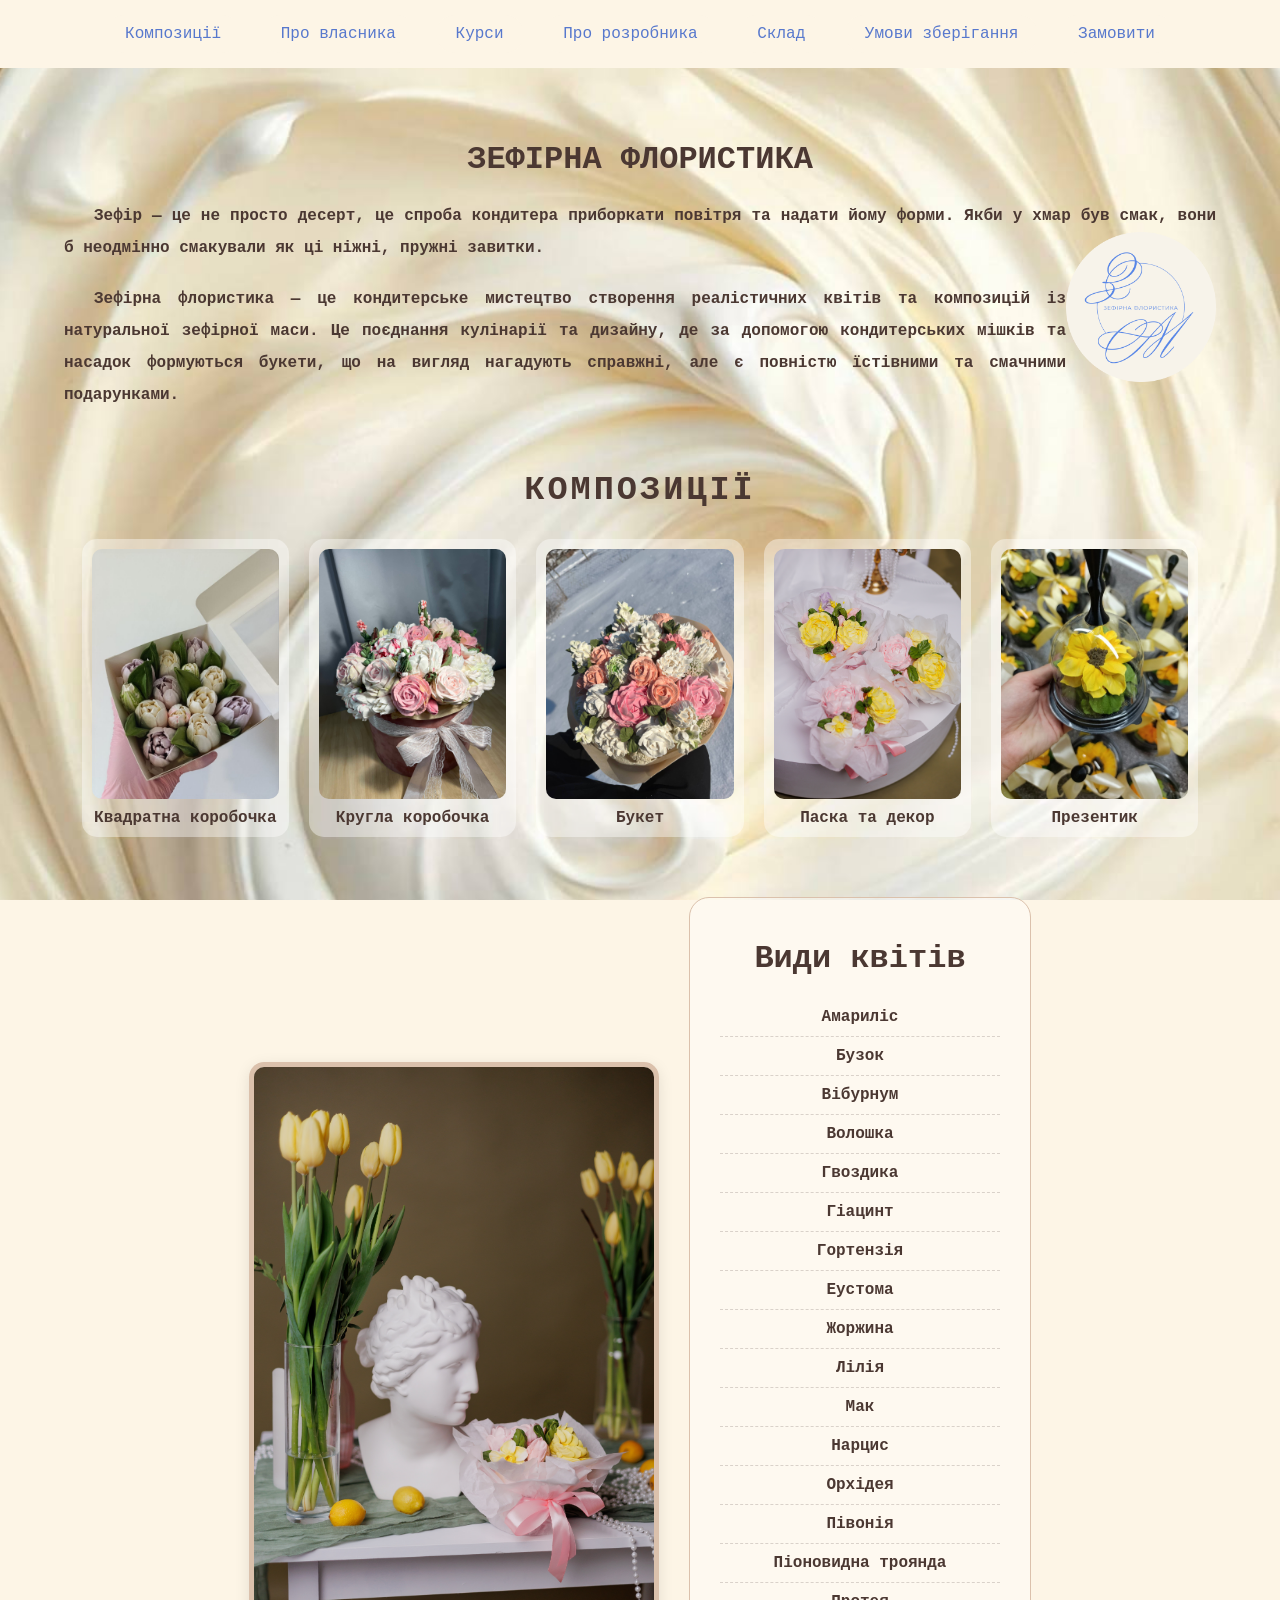
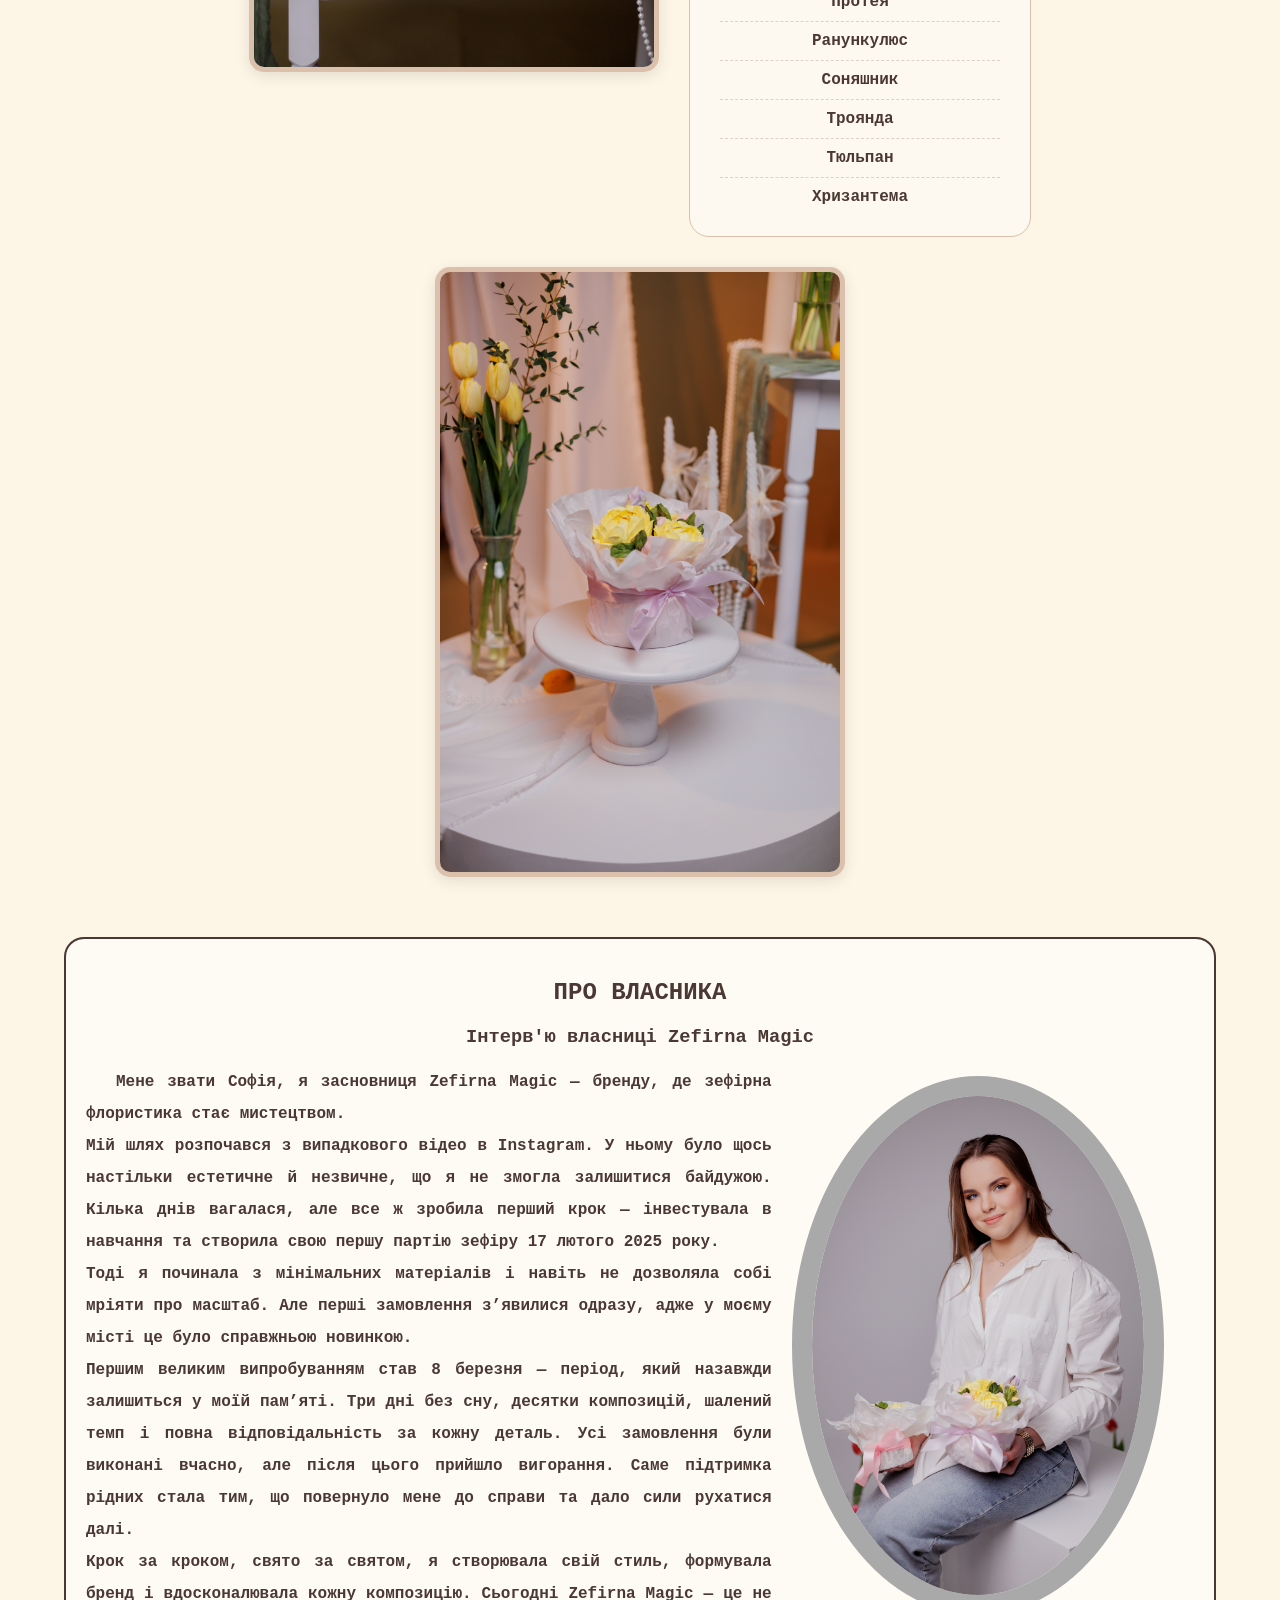
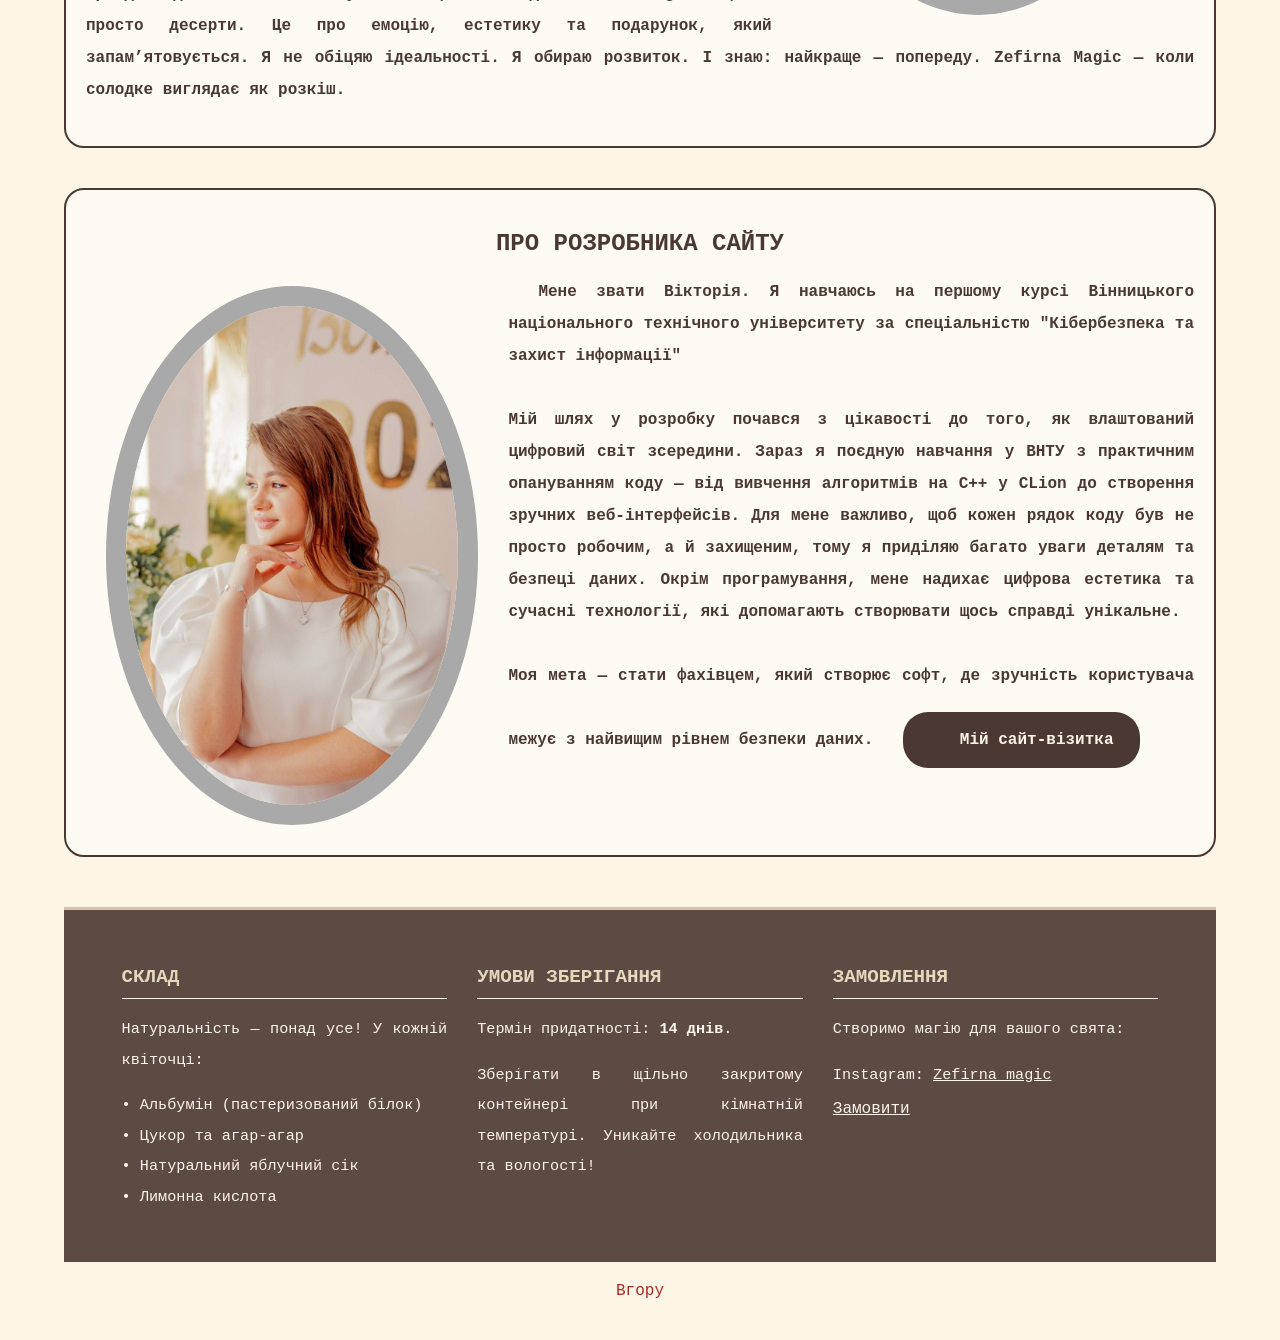
==== index.html @ 5d56908b "Add files via upload" ====
<!DOCTYPE html>
<html lang="en">

<head>
    <meta charset="UTF-8">
    <meta name="viewport" content="width=device-width, initial-scale=1.0">
    <title>Zefirna_magic</title>
    <link rel="stylesheet" href="style.css">
    <style>
        img:hover {
            transform: scale(1.2);
            transition: 0.3s;
        } 
    </style>
</head>

<body text="#4B3832" style="background: #FDF5E6 url('фон3.1.png') no-repeat fixed right bottom;background-size: cover; 
font-family: 'Courier New', Courier, monospace; margin:0 5% 0 5%; padding-top: 120px;">
    <a name="begin"></a>

    <h1> ЗЕФІРНА ФЛОРИСТИКА </h1>

    <nav class="navbar">
        <a href="#part4">Композиції</a>
        <a href="#part3">Про власника</a>
        <a href="#part7">Курси</a>
        <a href="#part5">Про розробника</a>
        <a href="#part1">Склад</a>
        <a href="#part2">Умови зберігання</a>
        <a href="#part6">Замовити</a>
    </nav>
    </p>
    <p>
        Зефір — це не просто десерт, це спроба кондитера приборкати повітря та надати йому форми. Якби у хмар був смак,
        вони б неодмінно смакували як ці ніжні, пружні завитки.
        <img src="наліпка 2 (2).png" style="float: right;" widht="130" height="150">
    </p>
    <p>
        Зефірна флористика — це кондитерське мистецтво створення
        реалістичних квітів та композицій із натуральної зефірної маси.
        Це поєднання кулінарії та дизайну, де за допомогою кондитерських мішків
        та насадок формуються букети, що на вигляд нагадують справжні,
        але є повністю їстівними та смачними подарунками.

    </p>
   

    <a name="part4"></a>
    <div class="compositions-section">
        <h2 class="section-title">КОМПОЗИЦІЇ</h2>
        <div class="products-container">
            <div class="product-card">
                <img src="photo_2026-04-09_13-23-08.jpg">
                <span>Квадратна коробочка</span>
            </div>

            <div class="product-card">
                <img src="photo_2025-12-17_17-38-03.jpg">
                <span>Кругла коробочка</span>
            </div>

            <div class="product-card">
                <img src="photo_2026-01-19_12-01-48.jpg">
                <span>Букет</span>
            </div>

            <div class="product-card">
                <img src="2GAR2842.jpg">
                <span>Паска та декор</span>
            </div>

            <div class="product-card">
                <img src="photo_2026-04-09_13-25-07.jpg">
                <span>Презентик</span>
            </div>
        </div>
        <div class="flowers-section">
            <img src="2GAR2986.jpg" class="side-flower-img" alt="Зефірна композиція">
            <div class="flowers-container">
                <h1>Види квітів</h1>
                <UL class="flowers-list">
                    <LI>Амариліс</LI>
                    <LI>Бузок</LI>
                    <LI>Вібурнум</LI>
                    <LI>Волошка</LI>
                    <LI>Гвоздика</LI>
                    <LI>Гіацинт</LI>
                    <LI>Гортензія</LI>
                    <LI>Еустома</LI>
                    <LI>Жоржина</LI>
                    <LI>Лілія</LI>
                    <LI>Мак</LI>
                    <LI>Нарцис</LI>
                    <LI>Орхідея</LI>
                    <LI>Півонія</LI>
                    <LI>Піоновидна троянда</LI>
                    <LI>Протея</LI>
                    <LI>Ранункулюс</LI>
                    <LI>Соняшник</LI>
                    <LI>Троянда </LI>
                    <LI>Тюльпан</LI>
                    <LI>Хризантема</LI>
                </UL>
            </div>
            <img src="2GAR2822.jpg" class="side-flower-img" alt="Зефірна композиція">
        </div>
        </p>

         <a name="part3"></a>
    <div class="owner-block">
        <h2> ПРО ВЛАСНИКА </h2>
        <h3>Інтерв'ю власниці Zefirna Magic</h3>
        <p>
            <img src="2GAR2988.jpg" class="owner-img"
                style="float: right; border-radius: 50%; border-width: 20px; border-color: darkgrey; 
                    border-style: solid; margin-right: 30px; margin-bottom: 10px;"
                    width="400" height="500" ;>

            Мене звати Софія, я засновниця Zefirna Magic — бренду, де зефірна флористика стає мистецтвом.<br>
            Мій шлях розпочався з випадкового відео в Instagram. У ньому було щось настільки естетичне й незвичне, що я
            не
            змогла залишитися байдужою. Кілька днів вагалася, але все ж зробила перший крок — інвестувала в навчання та
            створила свою першу партію зефіру 17 лютого 2025 року.<br>
            Тоді я починала з мінімальних матеріалів і навіть не дозволяла собі мріяти про масштаб. Але перші замовлення
            з’явилися одразу, адже у моєму місті це було справжньою новинкою.<br>
            Першим великим випробуванням став 8 березня — період, який назавжди залишиться у моїй пам’яті. Три дні без
            сну,
            десятки композицій, шалений темп і повна відповідальність за кожну деталь. Усі замовлення були виконані
            вчасно,
            але після цього прийшло вигорання. Саме підтримка рідних стала тим, що повернуло мене до справи та дало сили
            рухатися далі.<br>
            Крок за кроком, свято за святом, я створювала свій стиль, формувала бренд і вдосконалювала кожну композицію.
            Сьогодні Zefirna Magic — це не просто десерти. Це про емоцію, естетику та подарунок, який запам’ятовується.
            Я не обіцяю ідеальності. Я обираю розвиток.
            І знаю: найкраще — попереду.
            Zefirna Magic — коли солодке виглядає як розкіш.
        </p>
    </div>

    <a name="part7"></a>
    <div class="">
        
    </div>

        <a name="part5"></a>
        <div class="owner-block">
            <h2> ПРО РОЗРОБНИКА САЙТУ </h2>
            <p>
                <img src="розробник2.jpg" class="owner-img"
                    style="float: left; border-radius: 50%; border-width: 20px; border-color: darkgrey; 
                    border-style: solid; margin-right: 30px; margin-bottom: 10px;"
                    width="400" height="500" ;>

                Мене звати Вікторія. Я навчаюсь на першому курсі Вінницького національного технічного університету за
                спеціальністю "Кібербезпека та захист інформації"<br><br>
                Мій шлях у розробку почався з цікавості до того, як влаштований цифровий світ зсередини. Зараз я поєдную
                навчання у ВНТУ з практичним опануванням коду — від вивчення алгоритмів на C++ у CLion до створення
                зручних
                веб-інтерфейсів. Для мене важливо, щоб кожен рядок коду був не просто робочим, а й захищеним, тому я
                приділяю багато уваги деталям та безпеці даних. Окрім програмування, мене надихає цифрова естетика та
                сучасні технології, які допомагають створювати щось справді унікальне.<br><br>
                Моя мета — стати фахівцем, який створює софт, де зручність користувача межує з найвищим рівнем безпеки
                даних.
                <a href="https://ostv.carrd.co/" class="visit-card-btn" target="_blank"> Мій сайт-візитка </a>
            </p>
        </div>
        <footer class="site-footer">
            <div class="footer-section">
                <a name="part1"></a>
                <h2>СКЛАД</h2>
                <p>Натуральність — понад усе! У кожній квіточці:</p>
                <p>• Альбумін (пастеризований білок)<br>
                    • Цукор та агар-агар<br>
                    • Натуральний яблучний сік<br>
                    • Лимонна кислота</p>
            </div>

            <div class="footer-section">
                <a name="part2"></a>
                <h2>УМОВИ ЗБЕРІГАННЯ</h2>
                <p>Термін придатності: <b>14 днів</b>.</p>
                <p>Зберігати в щільно закритому контейнері при кімнатній температурі. Уникайте холодильника та
                    вологості!</p>
            </div>

            <div class="footer-section">
                <a name="part6"></a>
                <h2>ЗАМОВЛЕННЯ</h2>
                <p>Створимо магію для вашого свята:</p>
                <p>Instagram: <a href="https://www.instagram.com/zefirna_magic?igsh=bmZ0NTB0emZoOGJs"
                        target="_blank">Zefirna_magic</a></p>
                        
                        <a href="order.html">Замовити</a>
                <p style="font-size: 0.8em; margin-top: 20px;"></p>
            </div>
        </footer>

        <a href="#begin" style="display: block; text-align: center; margin: 20px 0; color: brown;">Вгору </a>


</body>

</html>
---- style.css ----
.flowers {
    text-align: center;
}

.flowers img {
    border-radius: 10px;
    width: 200px;
    height: 250px;
    margin: 10px;
}

a {
    font-family: 'Courier New', Courier, monospace;
    text-decoration: none;
    color: brown;
}

p {
    line-height: 2;
    text-indent: 30px;
    margin-bottom: 1.2em;
    font-weight: bold;
    text-align: justify;
}

h1,
h2,
h3 {
    text-align: center;
}

.navbar {
    position: fixed;
    top: 0;
    left: 0;
    width: 100%;
    background-color: #FDF5E6;
    padding: 15px 0;
    text-align: center;
    z-index: 1000;
}

.navbar a {
    display: inline-block;
    padding: 10px 20px;
    margin: 0 5px;
    background-color: #FDF5E6;
    color: rgb(87, 120, 205);
    border-radius: 25px;
    transition: 0.3s;
    font-weight: normal;
}

.navbar a:hover {
    background-color: #4B3832;
    color: #FDF5E6;
    transform: scale(1.05);
}

.owner-block {
    background-color: rgba(255, 255, 255, 0.6);
    padding: 20px;
    border-radius: 20px;
    border: 2px solid #4B3832;
    margin: 40px 0;
    display: flow-root;
}

.owner-img {
    float: right;
    width: 30%;
    min-width: 200px;
    max-width: 400px;
    height: auto;
    border-radius: 50%;
    border: 10px solid #dbc1ac;
    margin: 10px 0 20px 20px;
}



.products-container {
    display: flex;
    flex-wrap: wrap;
    justify-content: center;
    gap: 20px;
    margin-top: 20px;
}

.product-card {
    background-color: rgba(255, 255, 255, 0.4);
    border-radius: 15px;
    padding: 10px;
    text-align: center;
    width: 18%;
    min-width: 180px;
    box-sizing: border-box;
}

.product-card img {
    width: 100%;
    height: 250px;
    object-fit: cover;
    border-radius: 10px;
    display: block;
}

.product-card span {
    display: block;
    margin-top: 10px;
    font-weight: bold;
    font-family: 'Courier New', Courier, monospace;
}

.site-footer {
    background-color: rgba(75, 56, 50, 0.9);
    color: #FDF5E6;
    padding: 40px 5%;
    margin-top: 50px;
    border-top: 3px solid #dbc1ac;
    display: flex;
    flex-wrap: wrap;
    justify-content: space-between;
    gap: 30px;
}

.footer-section {
    flex: 1;
    min-width: 280px;
}

.footer-section h2 {
    text-align: left;
    color: #e3dabd;
    border-bottom: 1px solid #FDF5E6;
    padding-bottom: 10px;
    margin-bottom: 15px;
    font-size: 1.2em;
}

.footer-section p {
    text-indent: 0;
    margin-bottom: 10px;
    font-weight: normal;
    font-size: 0.95em;
}

.footer-section a {
    color: #FDF5E6;
    text-decoration: underline;
}

.compositions-section {
    margin-top: 60px;
    margin-bottom: 40px;
}

.section-title {
    font-size: 2.1em;
    color: #4B3832;
    text-transform: uppercase;
    letter-spacing: 3px;
    margin-bottom: 30px;
    position: relative;
    display: block;
    text-align: center;
}

.flowers-section {
    display: flex;
    flex-wrap: wrap;
    align-items: center;
    justify-content: center;
    gap: 30px;
    margin: 60px 0;
    width: 100%;
}

.side-flower-img {
    width: 400px;
    height: 600px;
    object-fit: cover;
    border-radius: 15px;
    box-shadow: 0 4px 15px rgba(0, 0, 0, 0.1);
    border: 5px solid #dbc1ac;
}

.flowers-container {
    background-color: rgba(255, 255, 255, 0.4);
    padding: 20px 30px;
    border-radius: 20px;
    border: 1px solid #dbc1ac;
    min-width: 280px;
    text-align: center;
}

.flowers-list {
    list-style: none;
    margin: 0;
    padding: 0;
}

.flowers-list li {
    padding: 10px 0;
    font-weight: bold;
    border-bottom: 1px dashed rgba(75, 56, 50, 0.2);
}

.flowers-list li:last-child {
    border-bottom: none;
}

.visit-card-btn {
    display: inline-block;
    margin: 20px;
    padding: 10px 25px;
    background-color: #4B3832;
    color: #FDF5E6;
    border-radius: 25px;
    font-weight: bold;
    transition: 0.3s;
    border: 2px solid transparent;
}

.visit-card-btn:hover {
    background-color: transparent;
    color: #4B3832;
    border-color: #4B3832;
    transform: translateY(-3px);
}

@media screen and (max-width: 992px) {

    .navbar {
        padding: 5px 0;
    }

    .owner-img {
        float: none;
        display: block;
        margin: 0 auto 20px auto;
        width: 80%;
    }

    .owner-block p {
        text-indent: 0;
        text-align: center;
    }

    .product-card {
        width: 45%;
    }

    .side-flower-img {
        width: 80%;
        height: auto;
        max-width: 300px;
    }

}
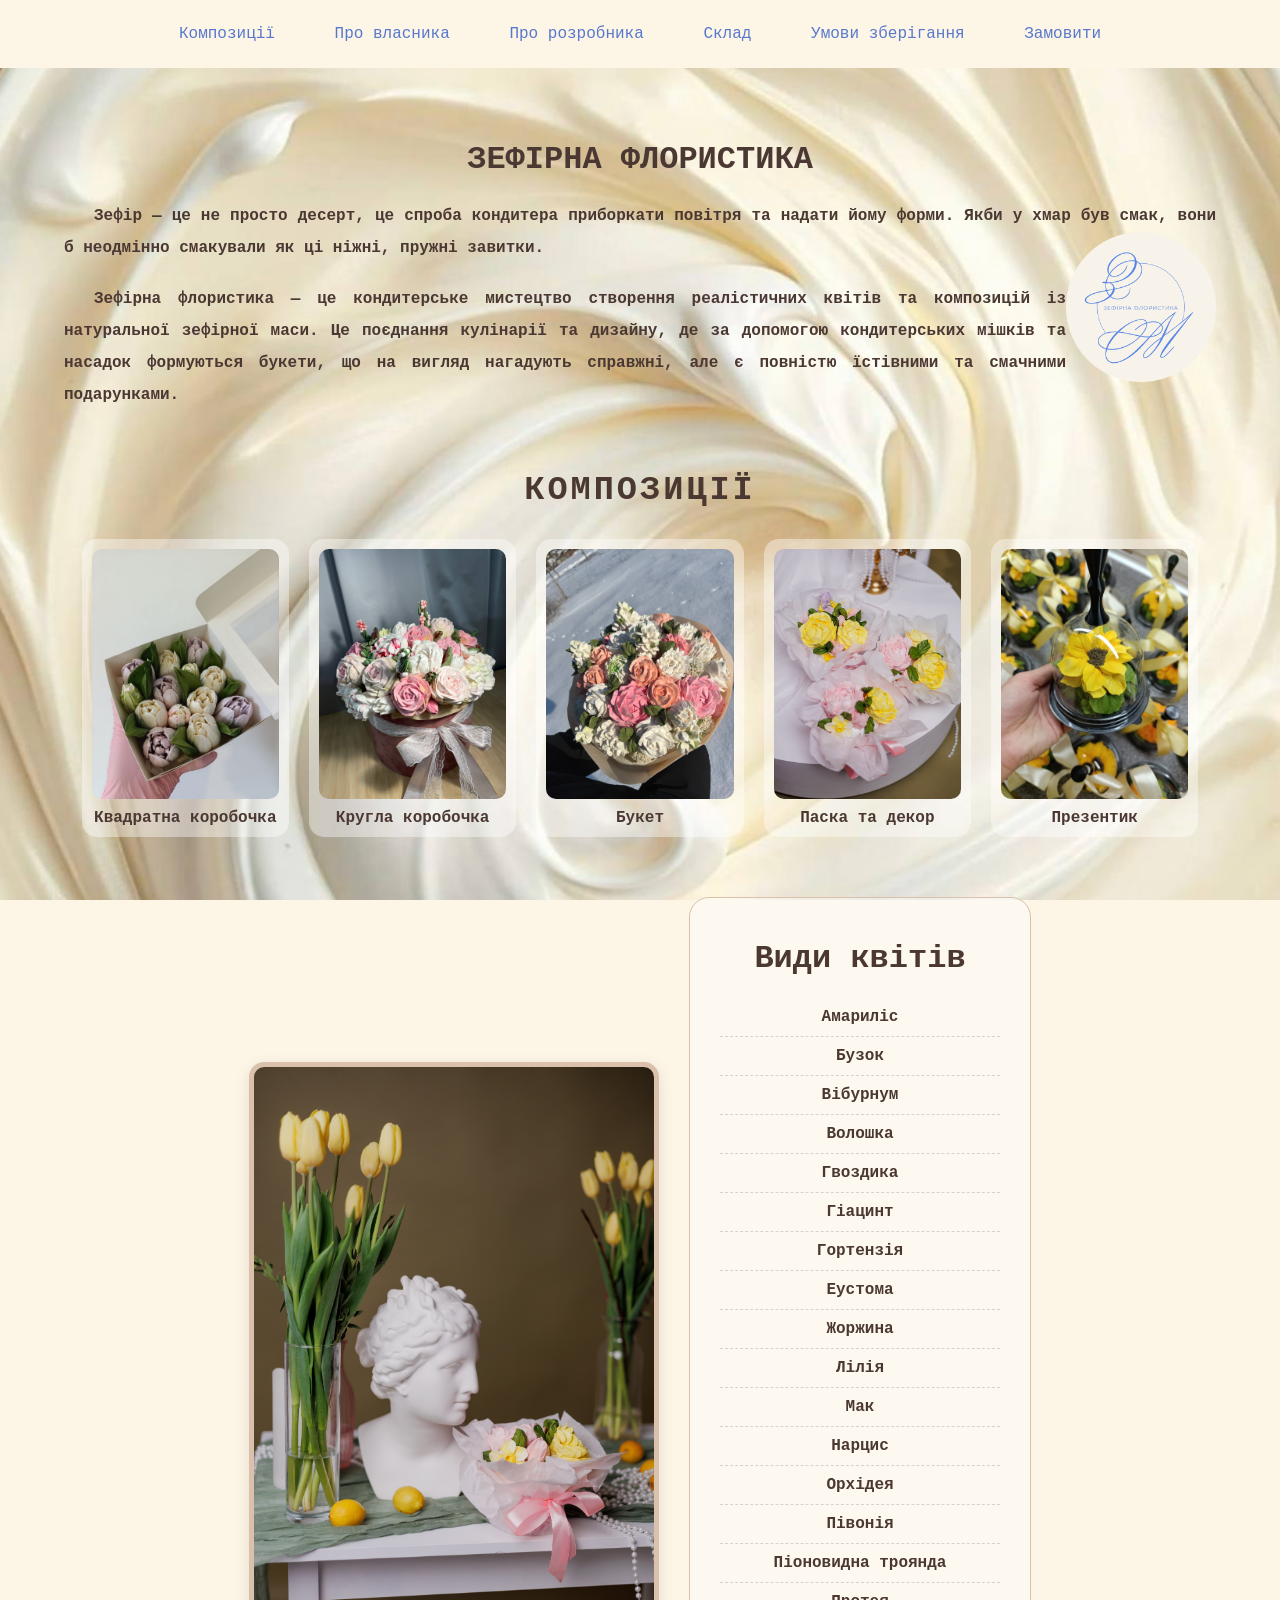
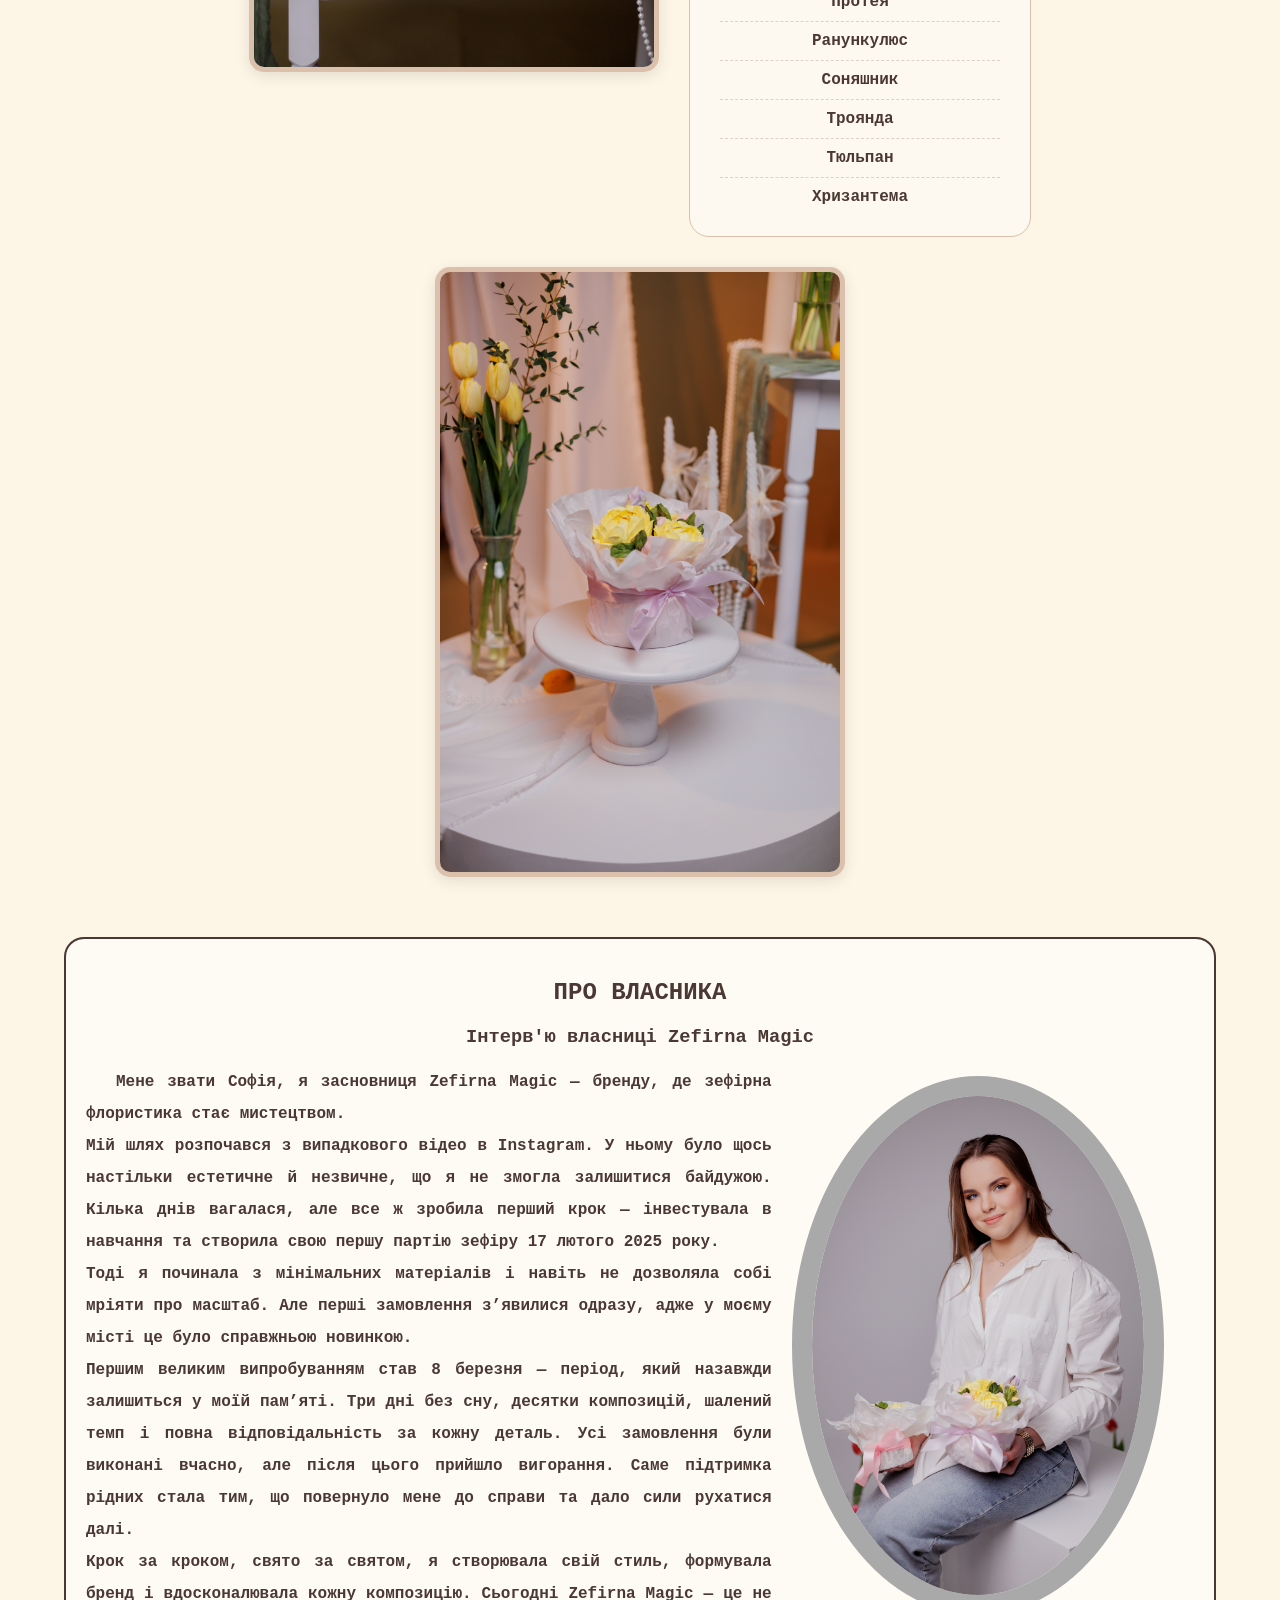
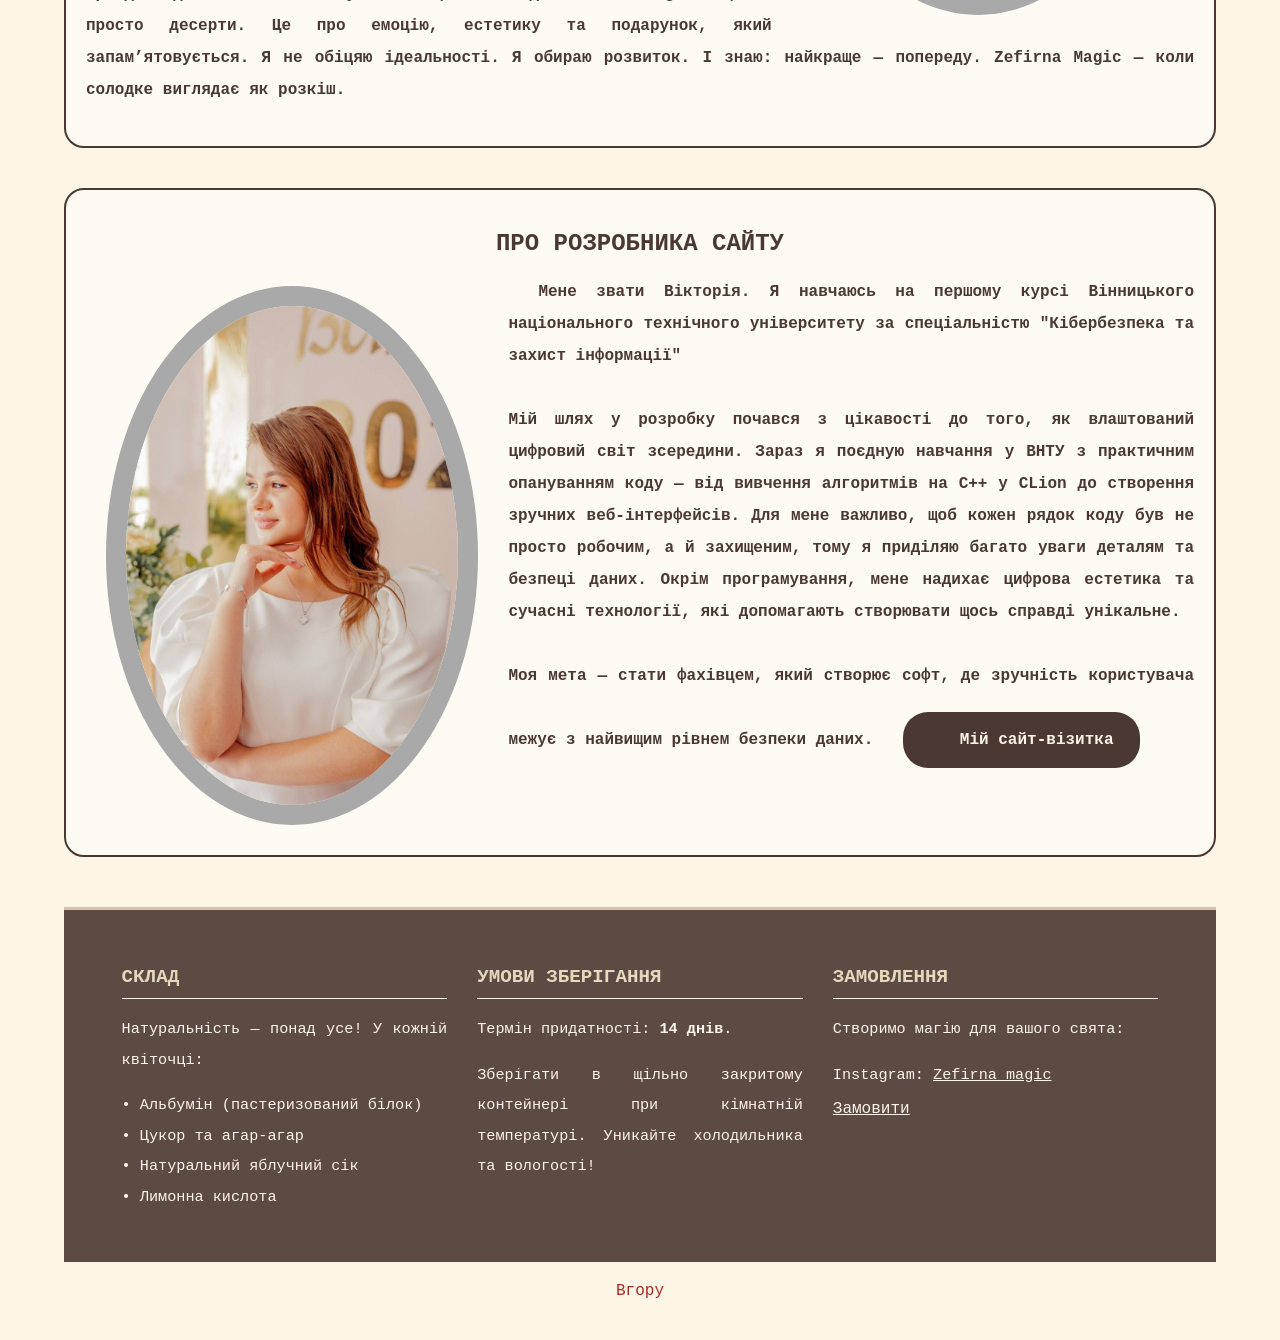
==== commit 8d0ff39b: "Add files via upload" ====
--- a/index.html
+++ b/index.html
@@ -23,7 +23,6 @@
     <nav class="navbar">
         <a href="#part4">Композиції</a>
         <a href="#part3">Про власника</a>
-        <a href="#part7">Курси</a>
         <a href="#part5">Про розробника</a>
         <a href="#part1">Склад</a>
         <a href="#part2">Умови зберігання</a>
@@ -137,7 +136,7 @@
         </p>
     </div>
 
-    <a name="part7"></a>
+    
     <div class="">
         
     </div>
